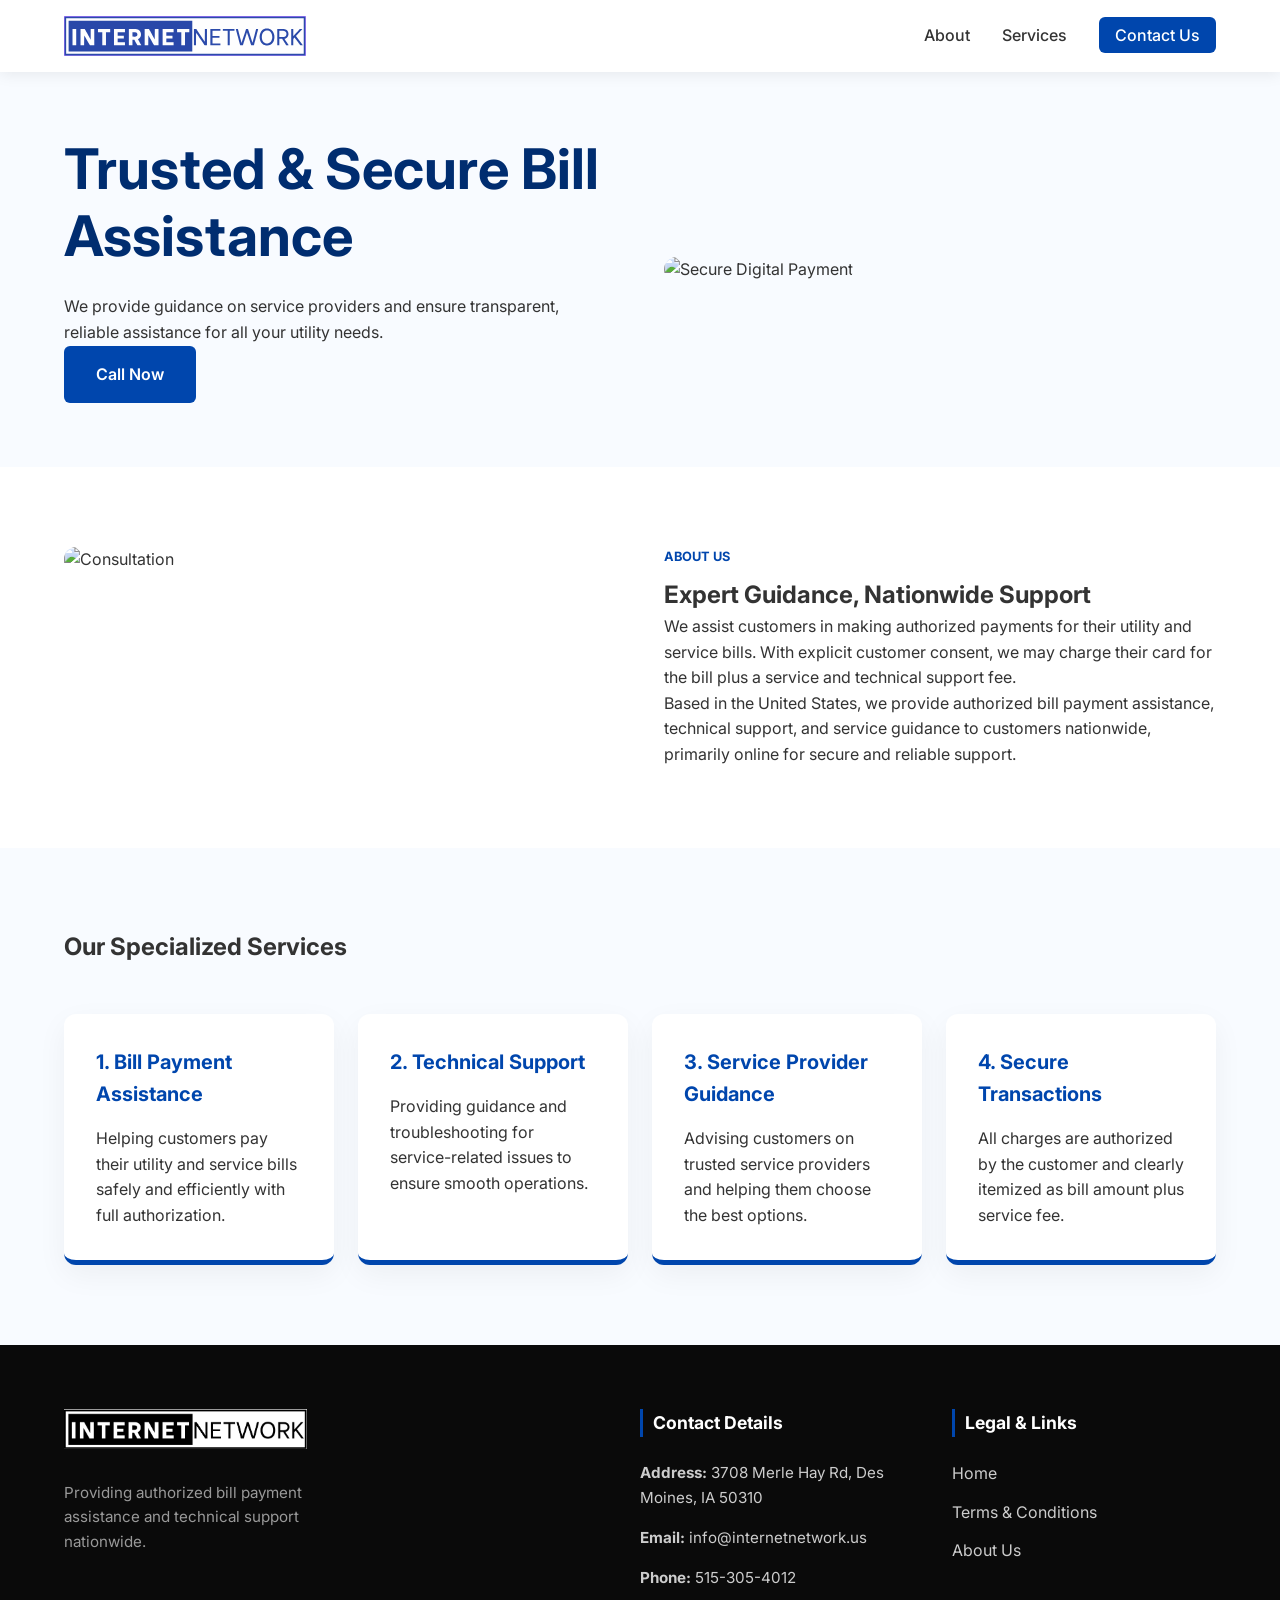
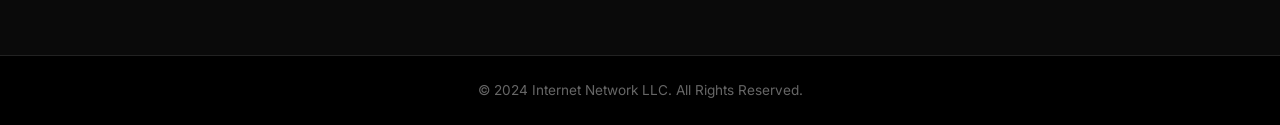
==== index.html @ c0b3b680 "FNF" ====
<!DOCTYPE html>
<html lang="en">
<head>
    <meta charset="UTF-8">
    <meta name="viewport" content="width=device-width, initial-scale=1.0, maximum-scale=1.0, user-scalable=no">
    <title>Internet Network LLC</title>

    <link rel="icon" type="image/svg+xml" href="finalLogo.svg">
    <link rel="mask-icon" href="finalLogo.svg" color="#0046ad">

    <link rel="stylesheet" href="style.css">
    <link href="https://fonts.googleapis.com/css2?family=Inter:wght@300;400;500;600;700&display=swap" rel="stylesheet">
</head>
<body>

    <nav class="navbar">
        <div class="container nav-wrapper">
            <a href="index.html" class="logo">
                <img src="finalLogo.svg" alt="Internet Network Logo">
            </a>
            
            <input type="checkbox" id="nav-toggle" class="nav-toggle">
            <label for="nav-toggle" class="nav-toggle-label">
                <span></span>
            </label>

            <ul class="nav-links">
                <li><a href="#about">About</a></li>
                <li><a href="#services">Services</a></li>
                <li><a href="#contact" class="nav-cta-btn">Contact Us</a></li>
            </ul>
        </div>
    </nav>

    <header class="hero">
        <div class="container hero-grid">
            <div class="hero-text">
                <h1>Trusted & Secure Bill Assistance</h1>
                <p>We provide guidance on service providers and ensure transparent, reliable assistance for all your utility needs.</p>
                <a href="tel:5153054012" class="btn">Call Now</a>
            </div>
            <div class="hero-image">
                <img src="https://images.unsplash.com/photo-1563986768609-322da13575f3?auto=format&fit=crop&q=80&w=800" alt="Secure Digital Payment">
            </div>
        </div>
    </header>

    <section id="about" class="section">
        <div class="container grid">
            <div class="image-box">
                <img src="https://images.unsplash.com/photo-1460925895917-afdab827c52f?auto=format&fit=crop&q=80&w=800" alt="Consultation">
            </div>
            <div class="content-box">
                <span class="subtitle">About Us</span>
                <h2>Expert Guidance, Nationwide Support</h2>
                <p>We assist customers in making authorized payments for their utility and service bills. With explicit customer consent, we may charge their card for the bill plus a service and technical support fee.</p>
                <p>Based in the United States, we provide authorized bill payment assistance, technical support, and service guidance to customers nationwide, primarily online for secure and reliable support.</p>
            </div>
        </div>
    </section>

    <section id="services" class="section bg-light">
        <div class="container">
            <div class="section-title">
                <h2>Our Specialized Services</h2>
            </div>
            <div class="services-grid">
                <div class="service-card">
                    <h3>1. Bill Payment Assistance</h3>
                    <p>Helping customers pay their utility and service bills safely and efficiently with full authorization.</p>
                </div>
                <div class="service-card">
                    <h3>2. Technical Support</h3>
                    <p>Providing guidance and troubleshooting for service-related issues to ensure smooth operations.</p>
                </div>
                <div class="service-card">
                    <h3>3. Service Provider Guidance</h3>
                    <p>Advising customers on trusted service providers and helping them choose the best options.</p>
                </div>
                <div class="service-card">
                    <h3>4. Secure Transactions</h3>
                    <p>All charges are authorized by the customer and clearly itemized as bill amount plus service fee.</p>
                </div>
            </div>
        </div>
    </section>

    <footer id="contact" class="main-footer">
        <div class="container footer-grid">
            <div class="footer-col brand-col">
                <img src="footerLogo.png" alt="Internet Network Logo" class="footer-logo">
                <p class="footer-desc">Providing authorized bill payment assistance and technical support nationwide.</p>
            </div>
            
            <div class="footer-col">
                <h4>Contact Details</h4>
                <ul class="contact-list">
                    <li><strong>Address:</strong> 3708 Merle Hay Rd, Des Moines, IA 50310</li>
                    <li><strong>Email:</strong> <a href="mailto:info@internetnetwork.us">info@internetnetwork.us</a></li>
                    <li><strong>Phone:</strong> <a href="tel:5153054012">515-305-4012</a></li>
                </ul>
            </div>
            
            <div class="footer-col">
                <h4>Legal & Links</h4>
                <ul class="footer-links">
                    <li><a href="index.html">Home</a></li>
                    <li><a href="terms.html">Terms & Conditions</a></li>
                    <li><a href="#about">About Us</a></li>
                </ul>
            </div>
        </div>
        <div class="footer-bottom">
            <div class="container">
                <p>&copy; 2024 Internet Network LLC. All Rights Reserved.</p>
            </div>
        </div>
    </footer>

</body>
</html>
---- style.css ----
/* --- RESET & VARIABLES --- */
:root {
    --brand-blue: #0046ad;
    --dark-blue: #002d70;
    --light-bg: #f8fbff;
    --text-main: #333333;
    --text-muted: #666666;
    --white: #ffffff;
    --transition: all 0.3s ease-in-out;
}

* {
    margin: 0;
    padding: 0;
    box-sizing: border-box;
}

html, body {
    overflow-x: hidden; /* Prevent horizontal scroll */
    width: 100%;
    scroll-behavior: smooth;
}

body {
    font-family: 'Inter', sans-serif;
    color: var(--text-main);
    line-height: 1.6;
    background-color: var(--white);
}

.container {
    width: 90%;
    max-width: 1200px;
    margin: 0 auto;
}

/* --- NAVBAR --- */
.navbar {
    background: var(--white);
    padding: 1rem 0;
    position: sticky;
    top: 0;
    z-index: 2000;
    box-shadow: 0 2px 15px rgba(0,0,0,0.08);
}

.nav-wrapper {
    display: flex;
    justify-content: space-between;
    align-items: center;
}

.logo img {
    height: 40px;
    width: auto;
    display: block;
}

.nav-links {
    display: flex;
    list-style: none;
    align-items: center;
}

.nav-links li a {
    text-decoration: none;
    color: var(--text-main);
    padding: 0.5rem 1rem;
    font-weight: 500;
    transition: var(--transition);
}

.nav-links li a:hover { color: var(--brand-blue); }

.nav-cta-btn {
    background: var(--brand-blue);
    color: white !important;
    border-radius: 6px;
    margin-left: 1rem;
}

/* MOBILE TOGGLE */
.nav-toggle { display: none; }
.nav-toggle-label {
    display: none;
    cursor: pointer;
    padding: 5px;
}

.nav-toggle-label span, .nav-toggle-label span::before, .nav-toggle-label span::after {
    display: block; background: var(--brand-blue); height: 2px; width: 25px; position: relative;
}
.nav-toggle-label span::before { content: ''; position: absolute; top: -8px; width: 25px; height: 2px; background: var(--brand-blue); }
.nav-toggle-label span::after { content: ''; position: absolute; top: 8px; width: 25px; height: 2px; background: var(--brand-blue); }

@media (max-width: 850px) {
    .nav-toggle-label { display: block; }
    .nav-links {
        position: absolute; top: 100%; left: 0; width: 100%; background: var(--white);
        flex-direction: column; max-height: 0; overflow: hidden; transition: max-height 0.3s ease;
        box-shadow: 0 10px 10px rgba(0,0,0,0.05);
    }
    .nav-links li { width: 100%; border-top: 1px solid #f0f0f0; }
    .nav-links li a { display: block; padding: 1.5rem; text-align: center; }
    .nav-cta-btn { margin: 1rem 0; border-radius: 0; }
    .nav-toggle:checked ~ .nav-links { max-height: 400px; }
}

/* --- HERO --- */
.hero { padding: 4rem 0; background: var(--light-bg); }
.hero-grid { display: grid; grid-template-columns: 1fr; gap: 3rem; align-items: center; }
.hero-text h1 { font-size: 2.2rem; color: var(--dark-blue); line-height: 1.2; margin-bottom: 1.5rem; }
.hero-image img { width: 100%; height: auto; border-radius: 15px; }

.btn {
    display: inline-block; padding: 1rem 2rem; background: var(--brand-blue);
    color: white; text-decoration: none; border-radius: 6px; font-weight: 600;
}

/* --- SECTIONS --- */
.section { padding: 5rem 0; }
.bg-light { background: var(--light-bg); }
.grid { display: grid; grid-template-columns: 1fr; gap: 3rem; }
.image-box img { width: 100%; height: auto; border-radius: 12px; }
.subtitle { color: var(--brand-blue); font-weight: 700; text-transform: uppercase; font-size: 0.8rem; display: block; margin-bottom: 0.5rem; }

/* SERVICES CARDS */
.services-grid { 
    display: grid; 
    grid-template-columns: 1fr; 
    gap: 1.5rem; 
    margin-top: 3rem;
}

.service-card {
    background: white; padding: 2rem; border-radius: 12px;
    border-bottom: 5px solid var(--brand-blue); box-shadow: 0 10px 30px rgba(0,0,0,0.05);
}
.service-card h3 { color: var(--brand-blue); margin-bottom: 1rem; font-size: 1.25rem; }

/* --- FOOTER FIX --- */
.main-footer { background: #0a0a0a; color: #ffffff; padding: 4rem 0 0 0; }
.footer-grid { 
    display: grid; 
    grid-template-columns: 1fr; 
    gap: 3rem; 
    padding-bottom: 3rem;
}

.footer-logo { height: 40px; margin-bottom: 1.5rem; }
.footer-desc { color: #999; font-size: 0.95rem; max-width: 300px; }
.footer-col h4 { margin-bottom: 1.5rem; font-size: 1.1rem; border-left: 3px solid var(--brand-blue); padding-left: 10px; }

.contact-list, .footer-links { list-style: none; }
.contact-list li { margin-bottom: 1rem; color: #ccc; font-size: 0.95rem; }
.footer-links li { margin-bottom: 0.8rem; }
.footer-links a, .contact-list a { color: #ccc; text-decoration: none; transition: var(--transition); }
.footer-links a:hover { color: var(--brand-blue); padding-left: 5px; }

.footer-bottom { background: #000; padding: 1.5rem 0; text-align: center; border-top: 1px solid #222; }
.footer-bottom p { color: #666; font-size: 0.85rem; }

/* --- RESPONSIVE BREAKPOINTS --- */
@media (min-width: 768px) {
    .services-grid { grid-template-columns: repeat(2, 1fr); }
    .footer-grid { grid-template-columns: repeat(2, 1fr); }
}

@media (min-width: 1024px) {
    .hero-grid, .grid { grid-template-columns: 1fr 1fr; }
    .hero-text h1 { font-size: 3.5rem; }
    .services-grid { grid-template-columns: repeat(4, 1fr); }
    .footer-grid { grid-template-columns: 2fr 1fr 1fr; }
}




/* --- TERMS PAGE SPECIFIC --- */
.container-small {
    width: 90%;
    max-width: 850px;
    margin: 0 auto;
}

.terms-block {
    margin-bottom: 2.5rem;
}

.terms-block h3 {
    color: var(--brand-blue);
    font-size: 1.4rem;
    margin-bottom: 1rem;
    border-bottom: 1px solid #f0f0f0;
    padding-bottom: 5px;
}

.terms-list {
    margin-left: 1.5rem;
    margin-top: 1rem;
    margin-bottom: 1rem;
}

.terms-list li {
    margin-bottom: 0.8rem;
    color: var(--text-main);
}

.contact-card {
    background: var(--light-bg);
    padding: 2rem;
    border-radius: 10px;
    border: 1px solid #e0e8f5;
}

.btn-outline {
    text-decoration: none;
    color: var(--brand-blue);
    border: 2px solid var(--brand-blue);
    padding: 0.5rem 1.2rem;
    border-radius: 6px;
    font-weight: 600;
    transition: var(--transition);
}

.btn-outline:hover {
    background: var(--brand-blue);
    color: white;
}

/* Ensure images don't overflow on small screens */
img {
    max-width: 100%;
    height: auto;
}
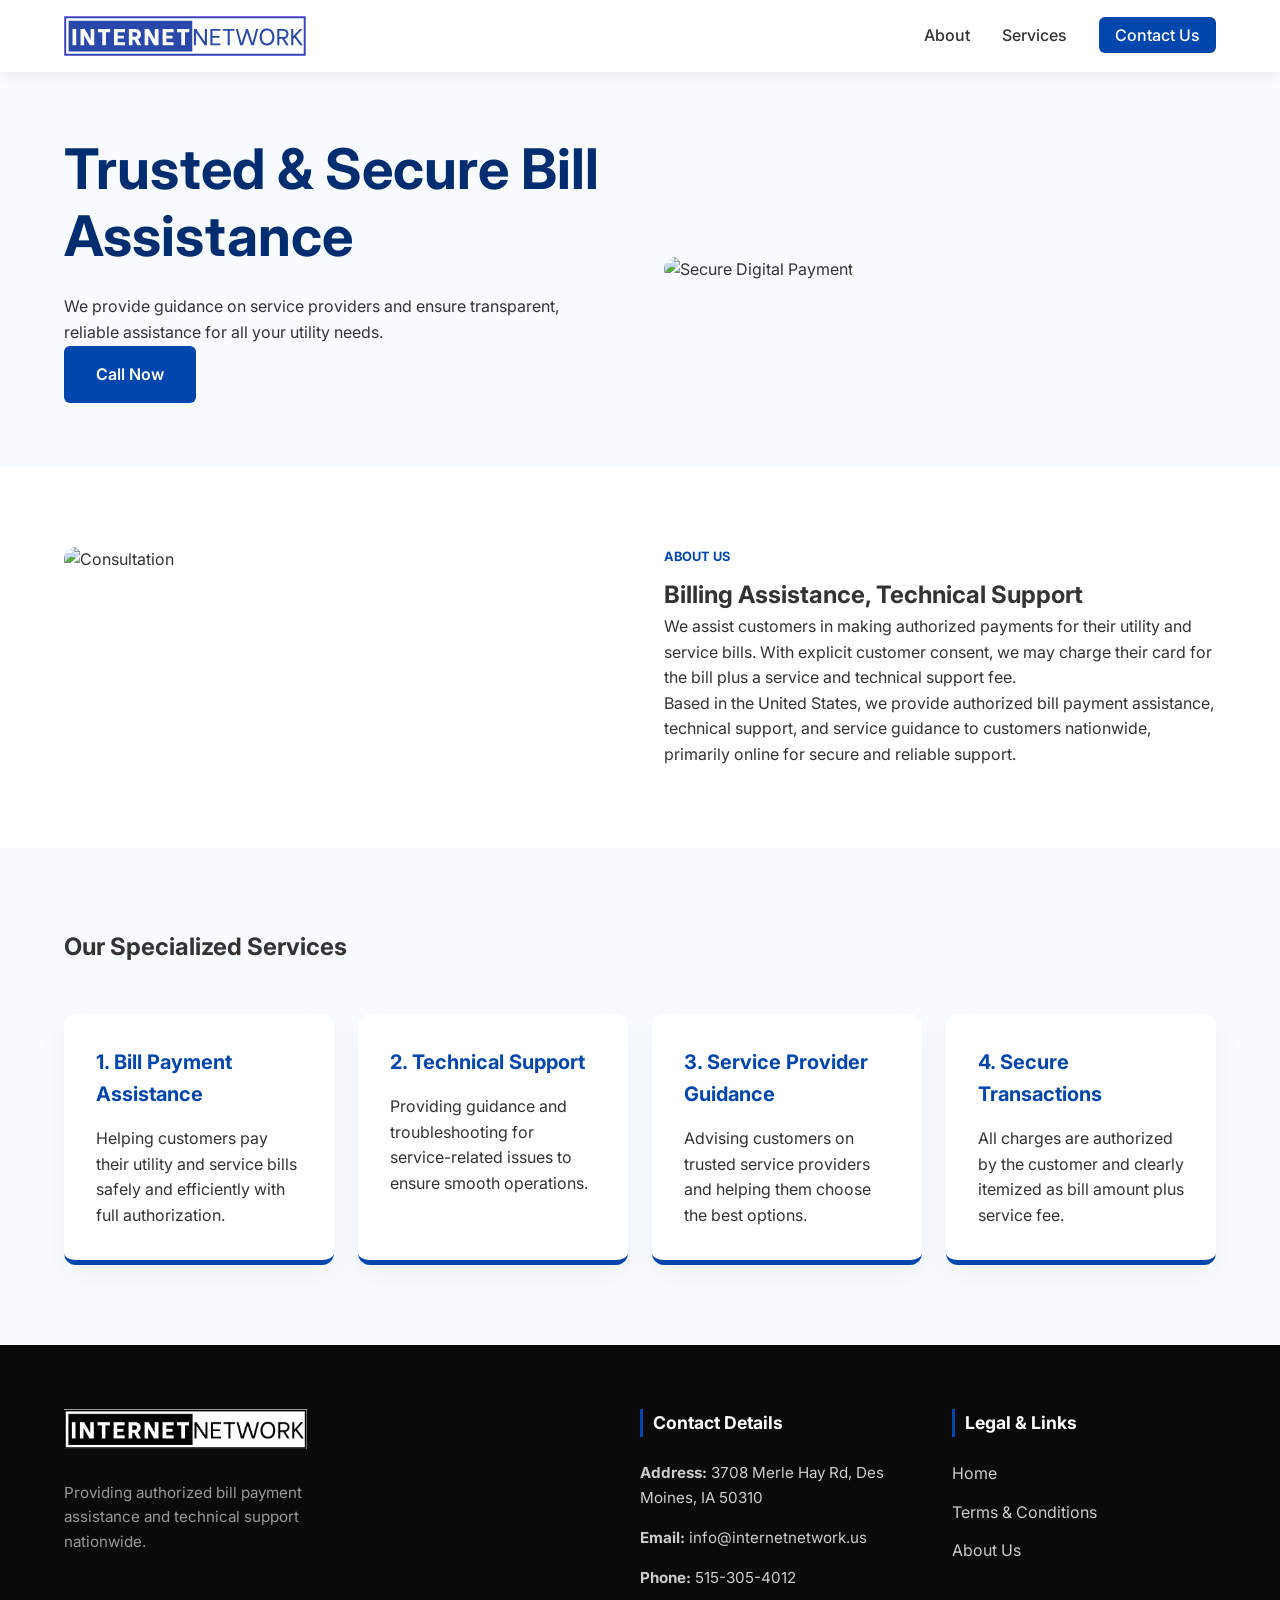
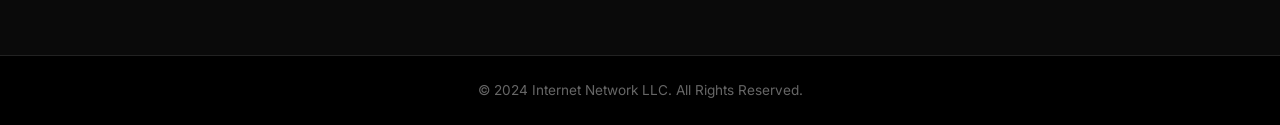
==== commit b152c120: "MVP" ====
--- a/index.html
+++ b/index.html
@@ -52,7 +52,7 @@
             </div>
             <div class="content-box">
                 <span class="subtitle">About Us</span>
-                <h2>Expert Guidance, Nationwide Support</h2>
+                <h2>Billing Assistance, Technical Support</h2>
                 <p>We assist customers in making authorized payments for their utility and service bills. With explicit customer consent, we may charge their card for the bill plus a service and technical support fee.</p>
                 <p>Based in the United States, we provide authorized bill payment assistance, technical support, and service guidance to customers nationwide, primarily online for secure and reliable support.</p>
             </div>
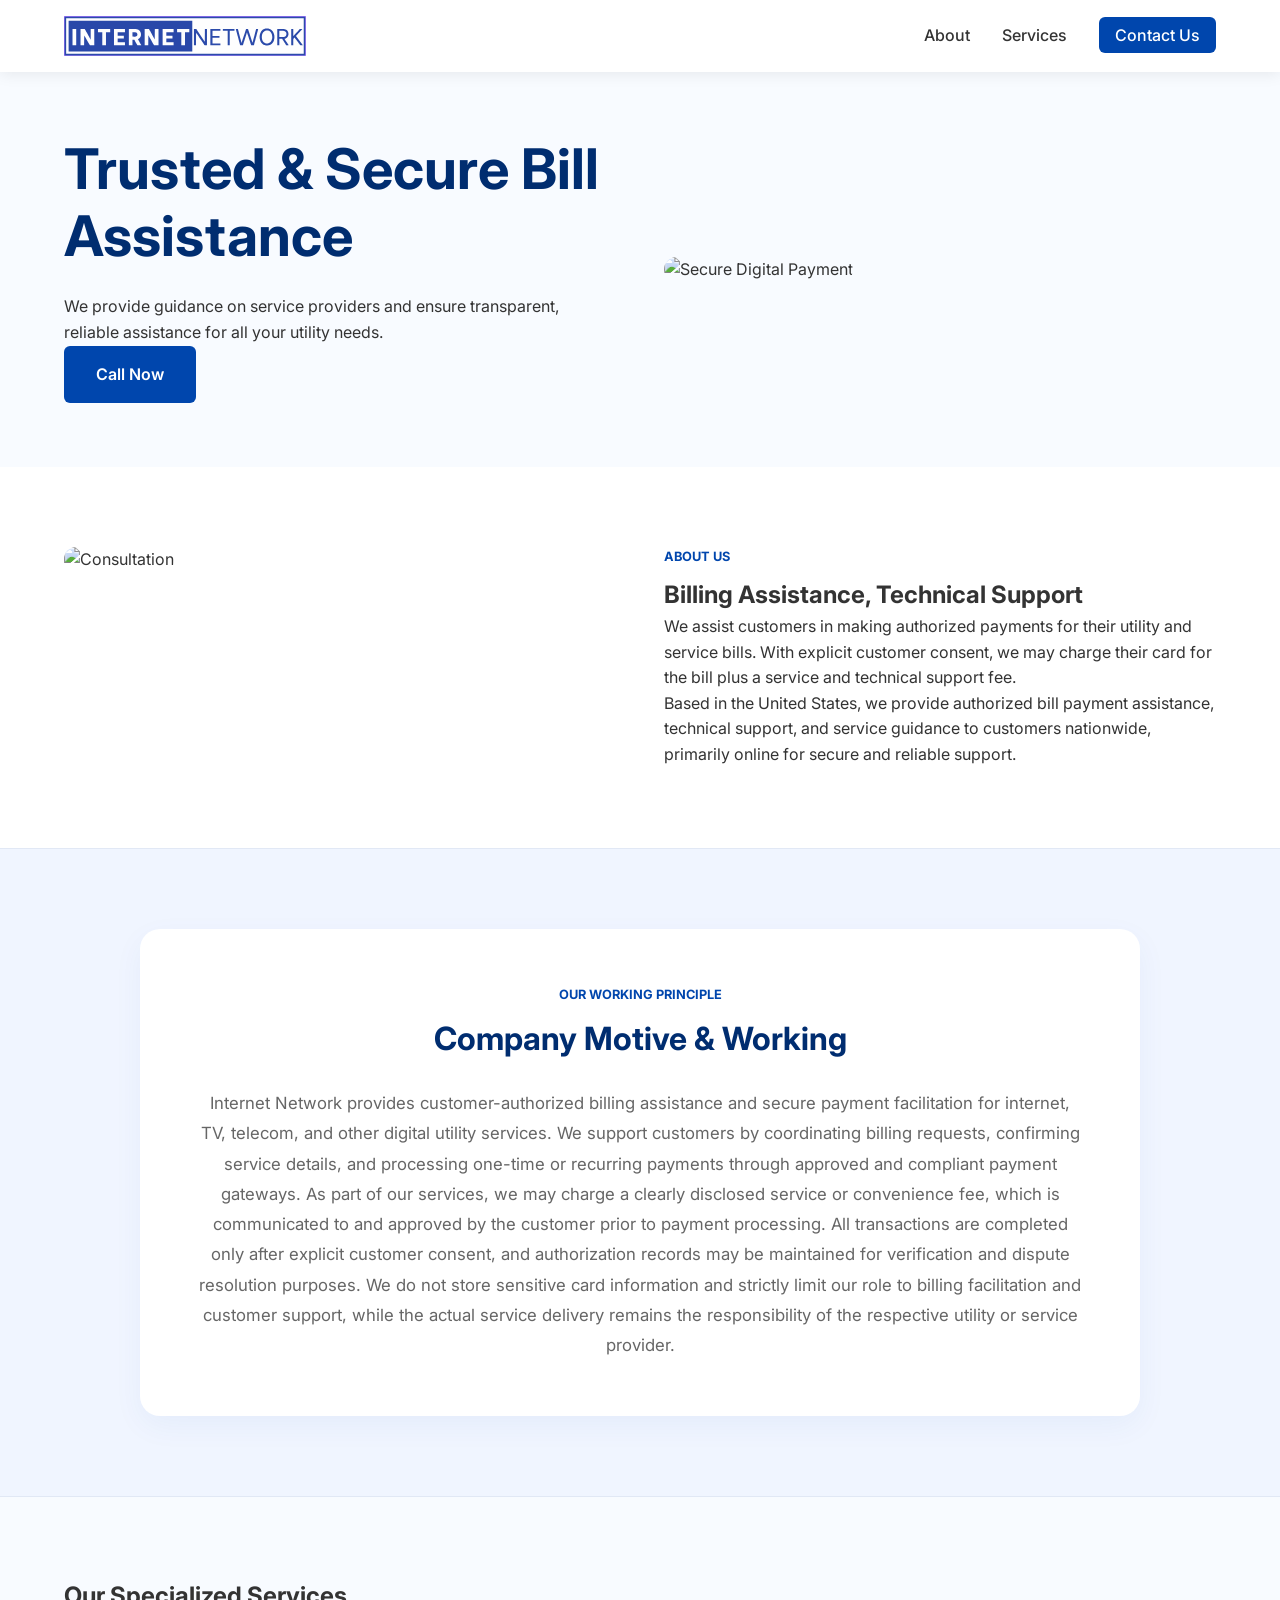
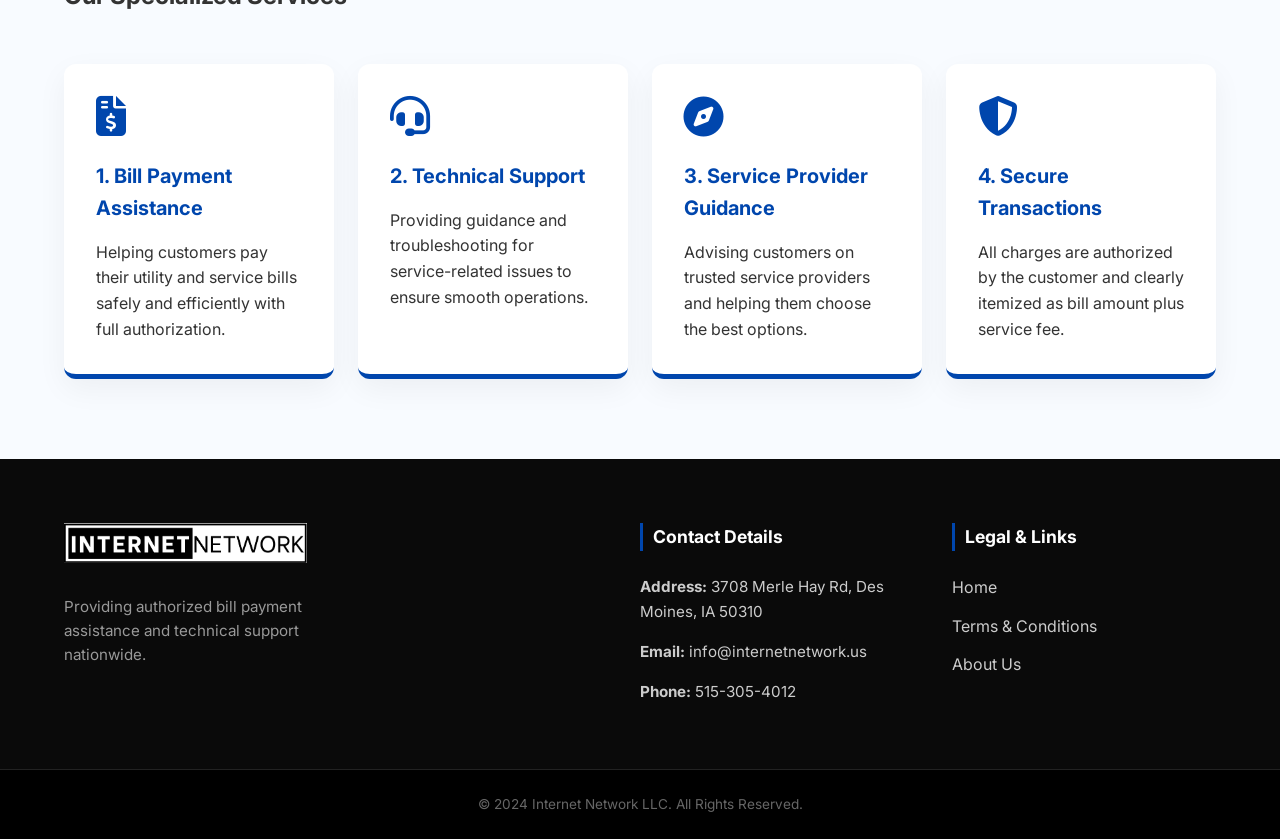
==== commit de2e6e0c: "Second iteration" ====
--- a/index.html
+++ b/index.html
@@ -9,7 +9,9 @@
     <link rel="mask-icon" href="finalLogo.svg" color="#0046ad">
 
     <link rel="stylesheet" href="style.css">
+    <link rel="stylesheet" href="https://cdnjs.cloudflare.com/ajax/libs/font-awesome/6.4.2/css/all.min.css">
     <link href="https://fonts.googleapis.com/css2?family=Inter:wght@300;400;500;600;700&display=swap" rel="stylesheet">
+
 </head>
 <body>
 
@@ -59,6 +61,16 @@
         </div>
     </section>
 
+    <section class="motive-bg">
+        <div class="container section">
+            <div class="motive-box">
+                <span class="subtitle">Our Working Principle</span>
+                <h2>Company Motive & Working</h2>
+                <p>Internet Network provides customer-authorized billing assistance and secure payment facilitation for internet, TV, telecom, and other digital utility services. We support customers by coordinating billing requests, confirming service details, and processing one-time or recurring payments through approved and compliant payment gateways. As part of our services, we may charge a clearly disclosed service or convenience fee, which is communicated to and approved by the customer prior to payment processing. All transactions are completed only after explicit customer consent, and authorization records may be maintained for verification and dispute resolution purposes. We do not store sensitive card information and strictly limit our role to billing facilitation and customer support, while the actual service delivery remains the responsibility of the respective utility or service provider.</p>
+            </div>
+        </div>
+    </section>
+
     <section id="services" class="section bg-light">
         <div class="container">
             <div class="section-title">
@@ -66,18 +78,22 @@
             </div>
             <div class="services-grid">
                 <div class="service-card">
+                    <i class="fa-solid fa-file-invoice-dollar service-icon"></i>
                     <h3>1. Bill Payment Assistance</h3>
                     <p>Helping customers pay their utility and service bills safely and efficiently with full authorization.</p>
                 </div>
                 <div class="service-card">
+                    <i class="fa-solid fa-headset service-icon"></i>
                     <h3>2. Technical Support</h3>
                     <p>Providing guidance and troubleshooting for service-related issues to ensure smooth operations.</p>
                 </div>
                 <div class="service-card">
+                    <i class="fa-solid fa-compass service-icon"></i>
                     <h3>3. Service Provider Guidance</h3>
                     <p>Advising customers on trusted service providers and helping them choose the best options.</p>
                 </div>
                 <div class="service-card">
+                    <i class="fa-solid fa-shield-halved service-icon"></i>
                     <h3>4. Secure Transactions</h3>
                     <p>All charges are authorized by the customer and clearly itemized as bill amount plus service fee.</p>
                 </div>
--- a/style.css
+++ b/style.css
@@ -232,4 +232,56 @@
 img {
     max-width: 100%;
     height: auto;
+}
+
+
+
+/* Service Icon Styling */
+.service-icon {
+    font-size: 2.5rem;
+    color: var(--brand-blue);
+    margin-bottom: 1.5rem;
+    display: block;
+}
+
+/* Full-Width Background Wrapper */
+.motive-bg {
+    background-color: #f0f5ff; /* Soft Brand Blue Tint */
+    width: 100%;
+    border-top: 1px solid #e1e8f5;
+    border-bottom: 1px solid #e1e8f5;
+}
+
+/* Inner Motive Box */
+.motive-box {
+    max-width: 1000px;
+    margin: 0 auto;
+    text-align: center;
+    background: var(--white);
+    padding: 3.5rem;
+    border-radius: 20px;
+    box-shadow: 0 10px 30px rgba(0, 70, 173, 0.05); /* Very subtle blue shadow */
+}
+
+.motive-box h2 {
+    color: var(--dark-blue);
+    margin-bottom: 1.5rem;
+    font-size: 2rem;
+}
+
+.motive-box p {
+    font-size: 1.05rem;
+    color: var(--text-muted);
+    line-height: 1.8;
+    text-align: center; /* Changed to center for a more modern look */
+}
+
+@media (max-width: 768px) {
+    .motive-box {
+        padding: 2rem 1.5rem;
+        margin: 0 10px;
+    }
+    .motive-box h2 {
+        font-size: 1.5rem;
+    }
 }
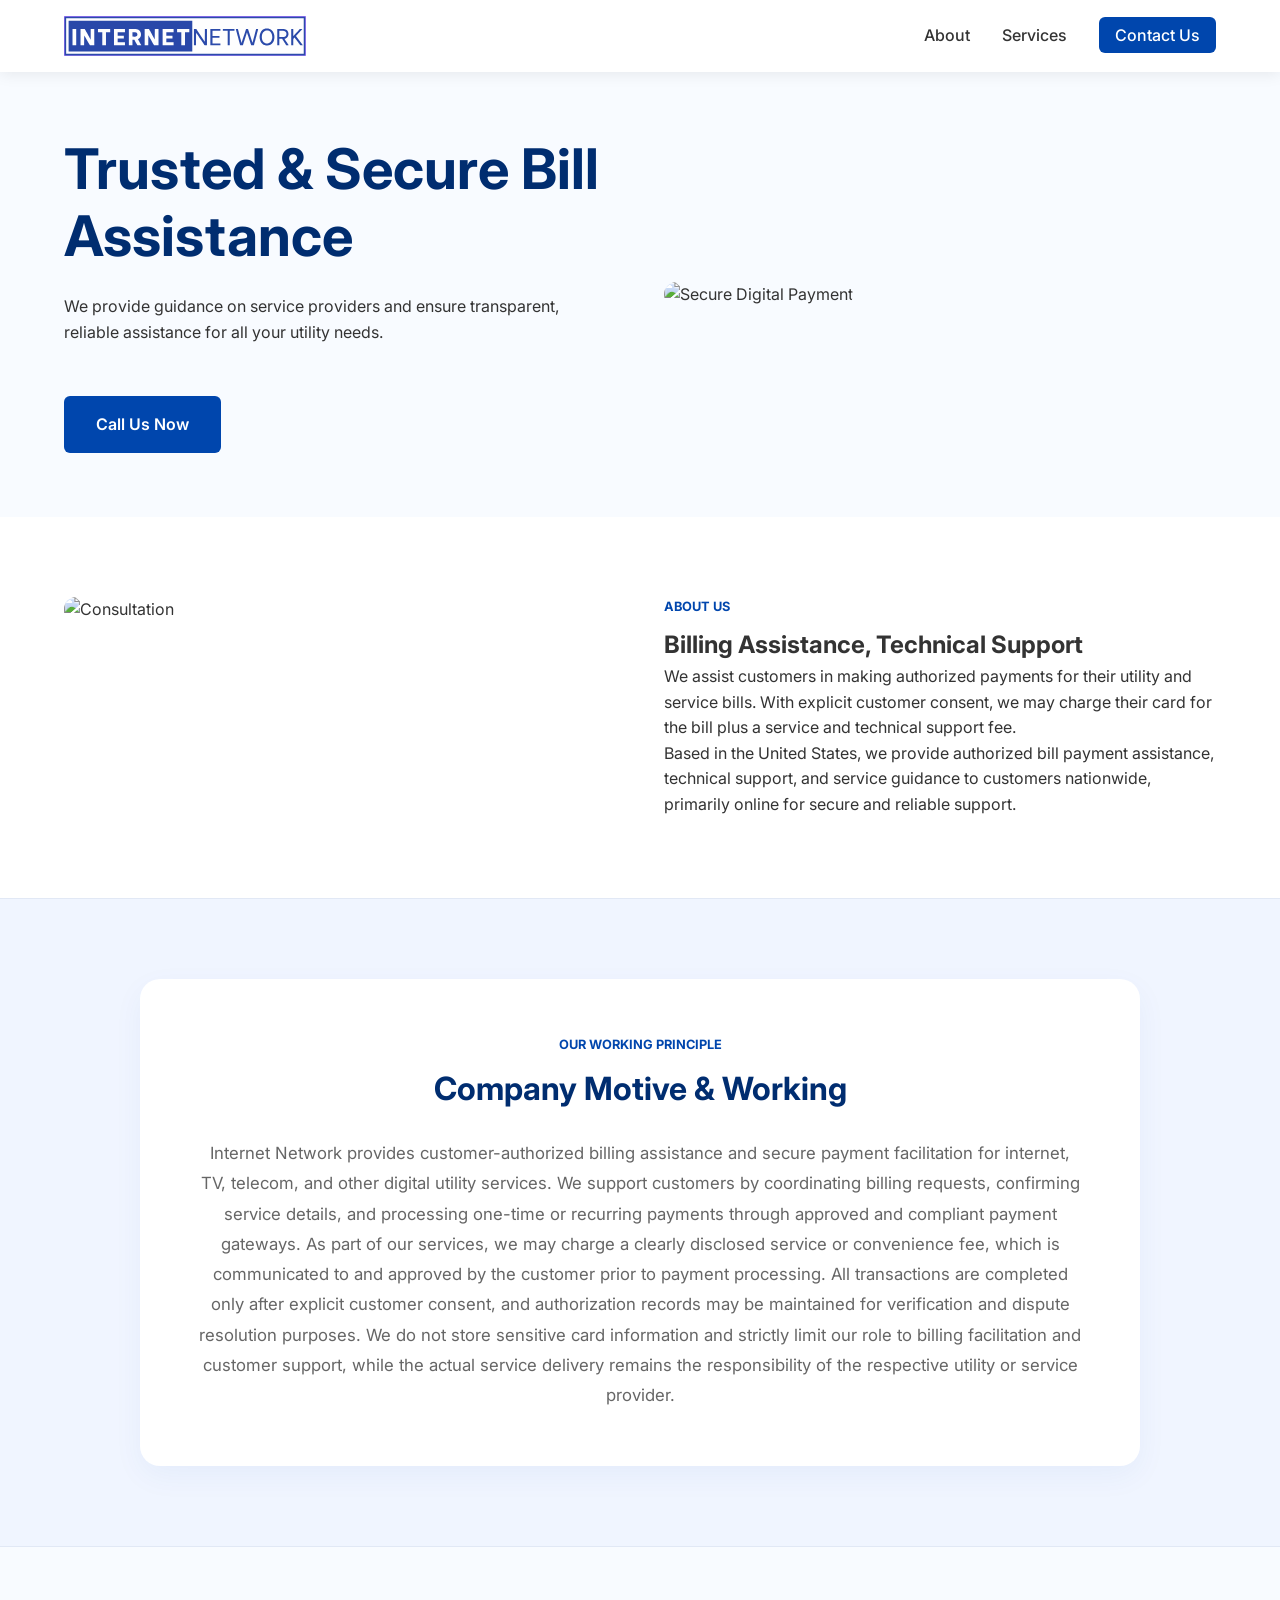
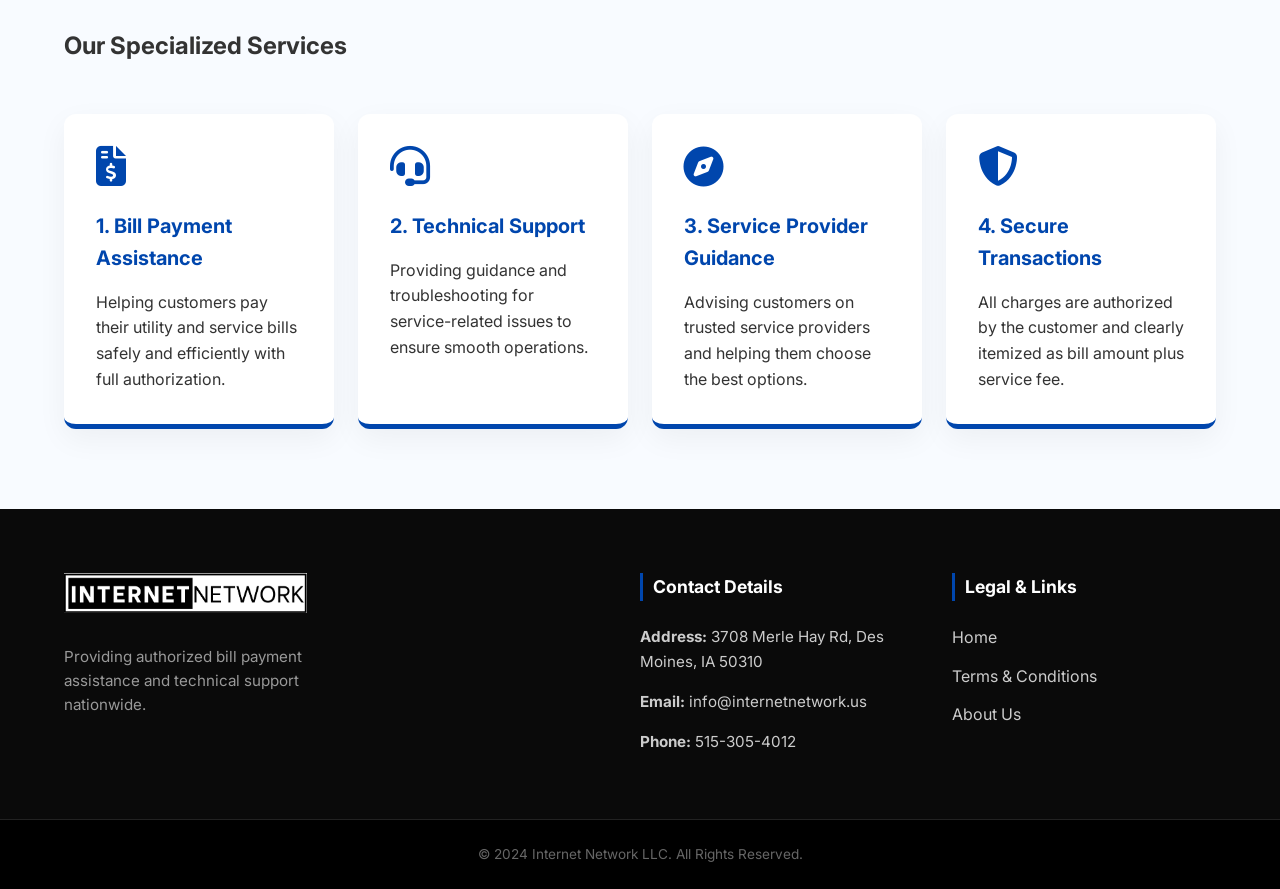
==== commit 652ed6d5: "Button Fix" ====
--- a/index.html
+++ b/index.html
@@ -39,7 +39,7 @@
             <div class="hero-text">
                 <h1>Trusted & Secure Bill Assistance</h1>
                 <p>We provide guidance on service providers and ensure transparent, reliable assistance for all your utility needs.</p>
-                <a href="tel:5153054012" class="btn">Call Now</a>
+                <a href="tel:5153054012" class="btn" style="margin-top: 50px;">Call Us Now</a>
             </div>
             <div class="hero-image">
                 <img src="https://images.unsplash.com/photo-1563986768609-322da13575f3?auto=format&fit=crop&q=80&w=800" alt="Secure Digital Payment">
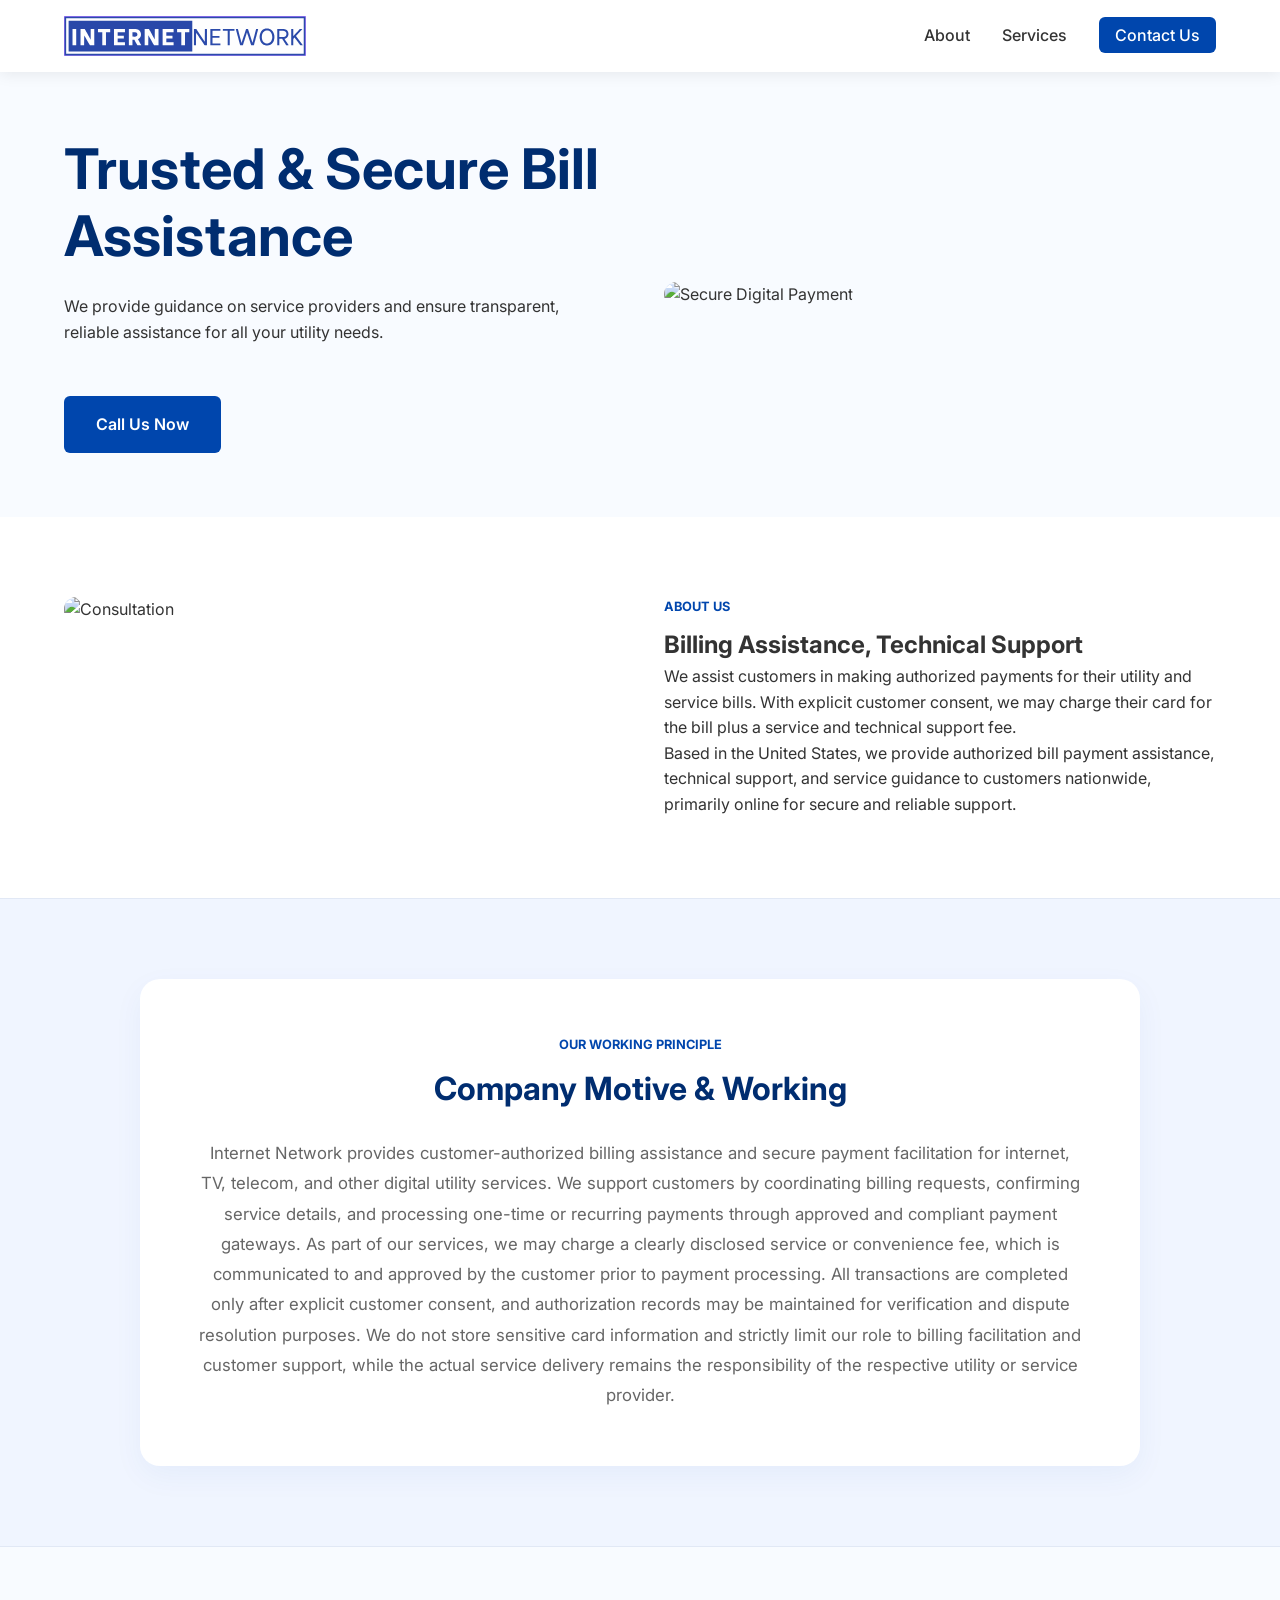
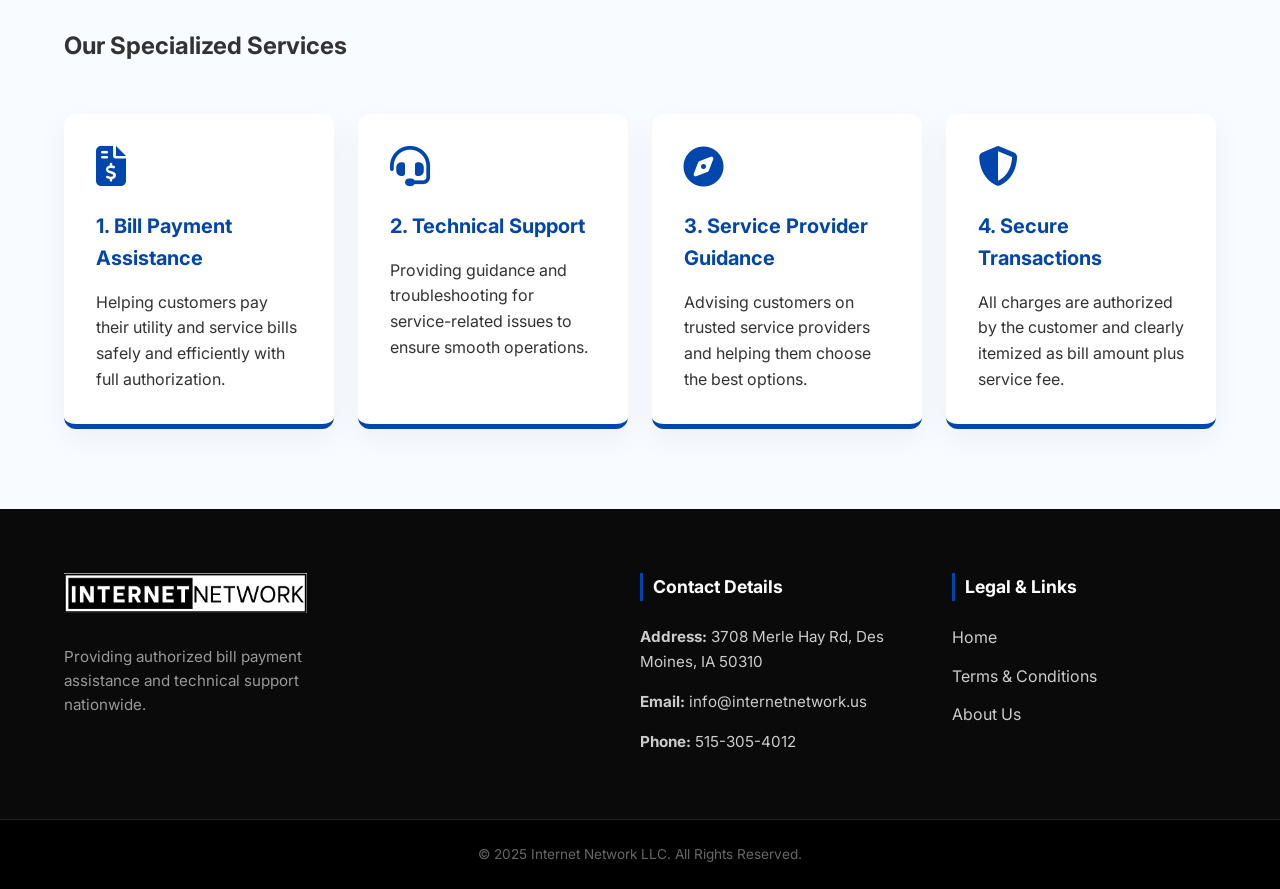
==== commit 5181c743: "copyright fixed" ====
--- a/index.html
+++ b/index.html
@@ -128,7 +128,7 @@
         </div>
         <div class="footer-bottom">
             <div class="container">
-                <p>&copy; 2024 Internet Network LLC. All Rights Reserved.</p>
+                <p>&copy; 2025 Internet Network LLC. All Rights Reserved.</p>
             </div>
         </div>
     </footer>
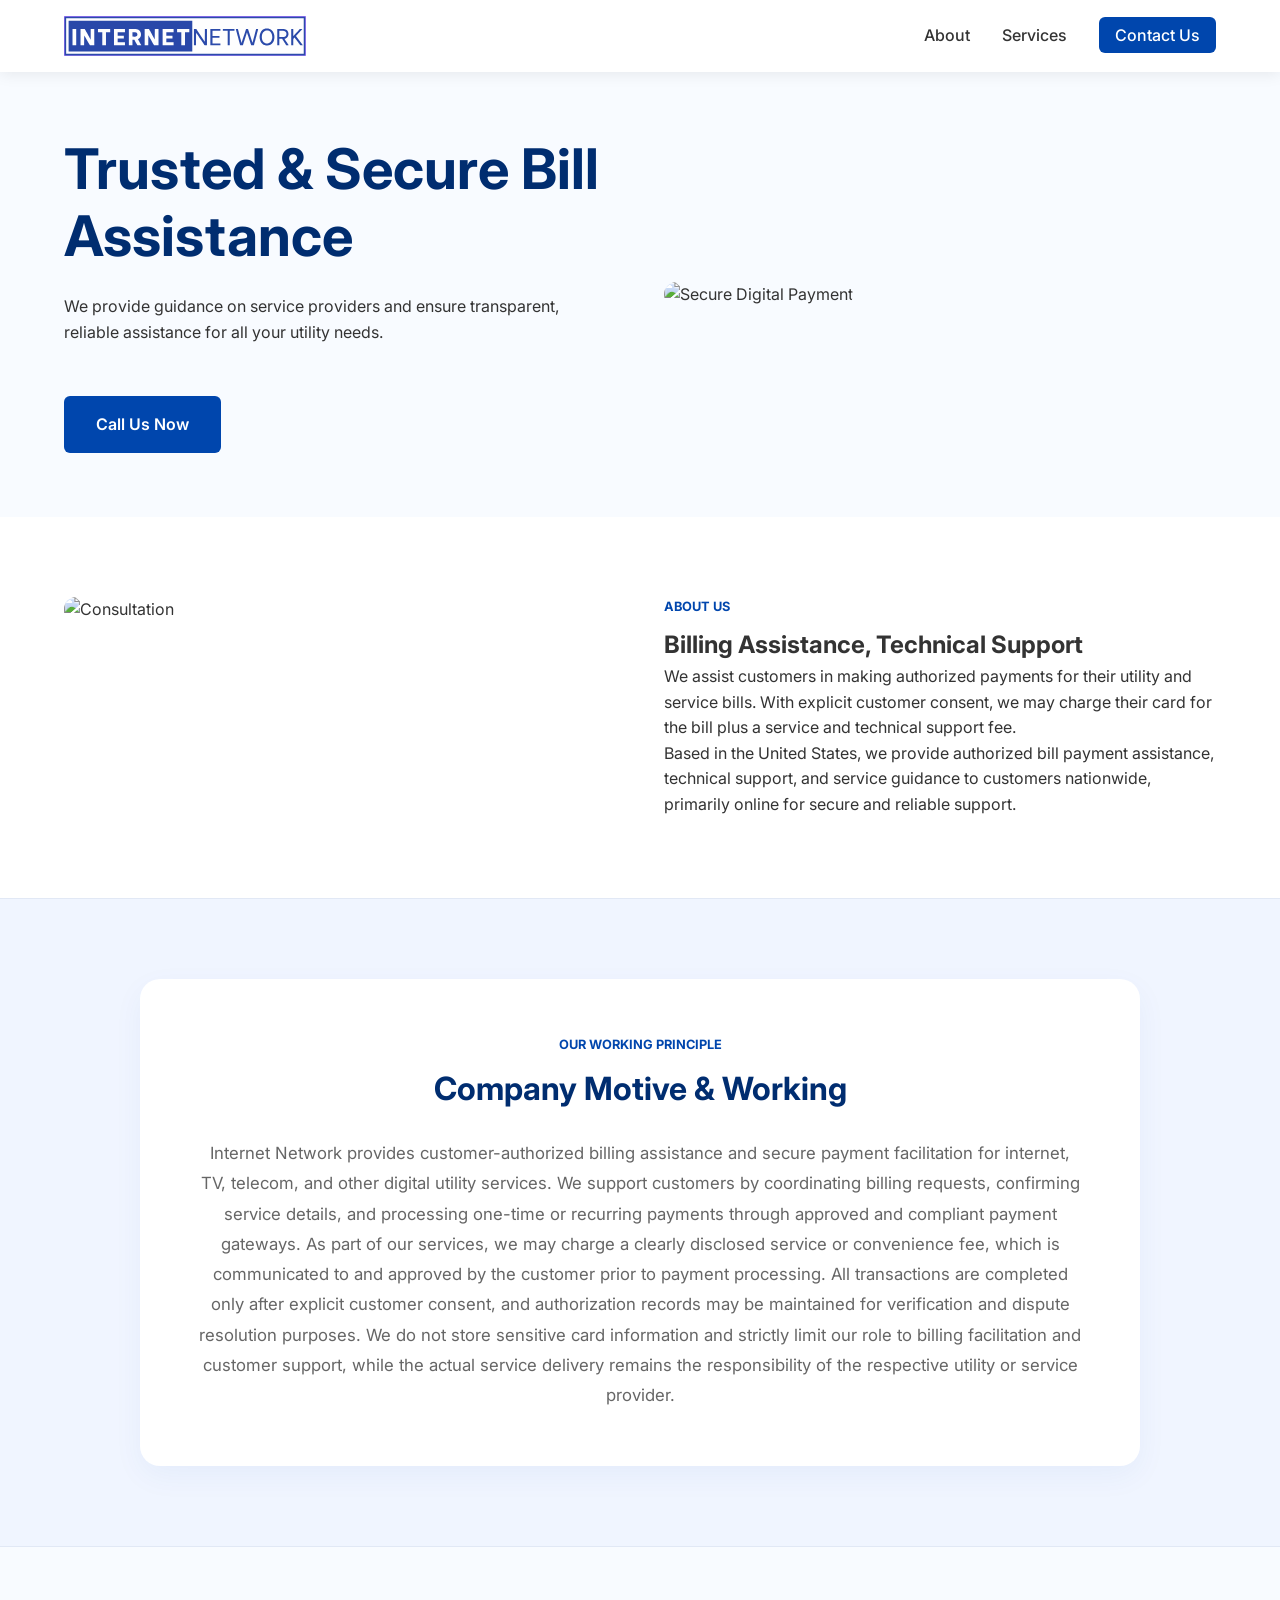
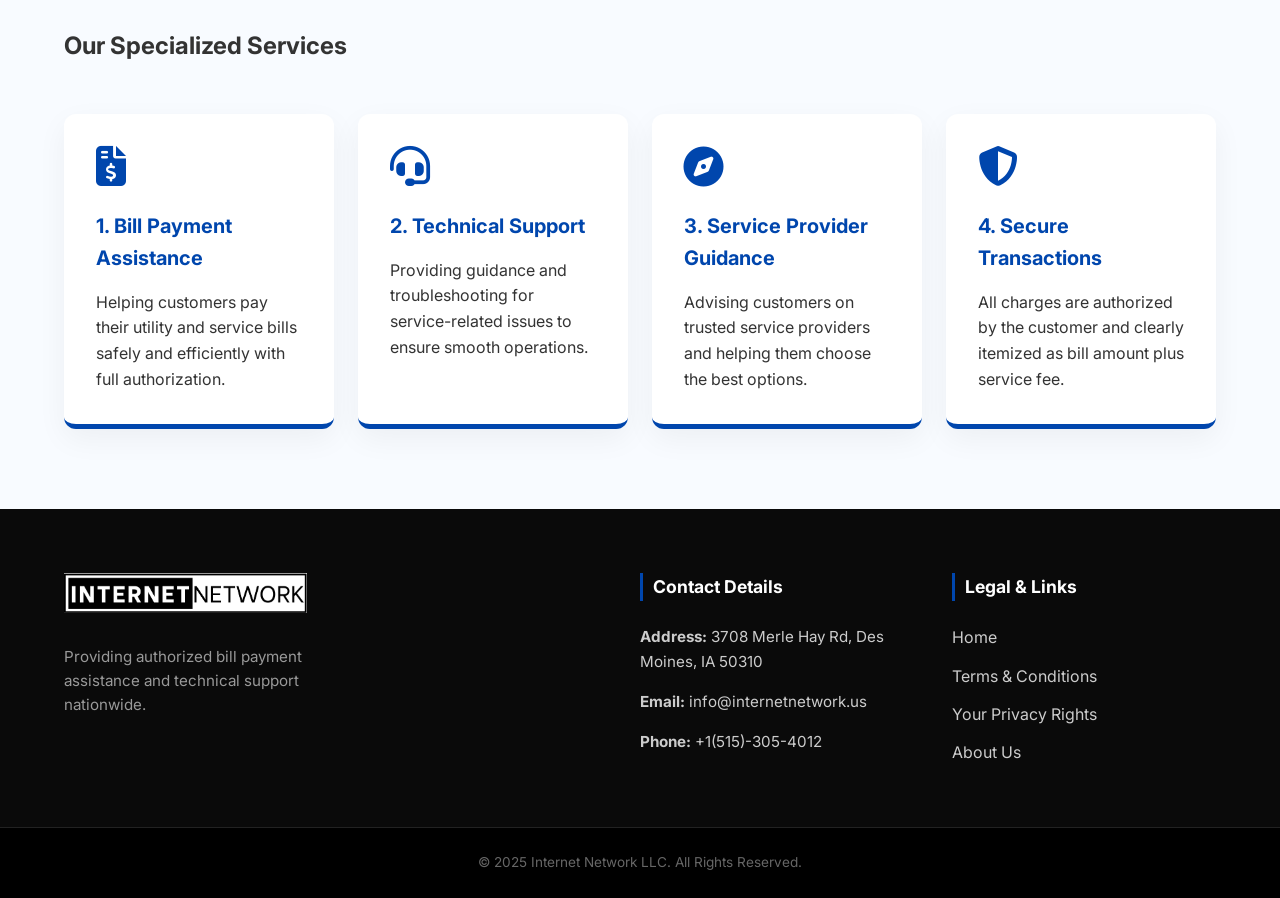
==== commit bfb9cc35: "new page for privacy policy" ====
--- a/index.html
+++ b/index.html
@@ -39,7 +39,7 @@
             <div class="hero-text">
                 <h1>Trusted & Secure Bill Assistance</h1>
                 <p>We provide guidance on service providers and ensure transparent, reliable assistance for all your utility needs.</p>
-                <a href="tel:5153054012" class="btn" style="margin-top: 50px;">Call Us Now</a>
+                <a href="tel:5153054012" class="btn" style="margin-top:50px ;">Call Us Now</a>
             </div>
             <div class="hero-image">
                 <img src="https://images.unsplash.com/photo-1563986768609-322da13575f3?auto=format&fit=crop&q=80&w=800" alt="Secure Digital Payment">
@@ -113,7 +113,7 @@
                 <ul class="contact-list">
                     <li><strong>Address:</strong> 3708 Merle Hay Rd, Des Moines, IA 50310</li>
                     <li><strong>Email:</strong> <a href="mailto:info@internetnetwork.us">info@internetnetwork.us</a></li>
-                    <li><strong>Phone:</strong> <a href="tel:5153054012">515-305-4012</a></li>
+                    <li><strong>Phone:</strong> <a href="tel:5153054012">+1(515)-305-4012</a></li>
                 </ul>
             </div>
             
@@ -122,6 +122,7 @@
                 <ul class="footer-links">
                     <li><a href="index.html">Home</a></li>
                     <li><a href="terms.html">Terms & Conditions</a></li>
+                    <li><a href="policy.html">Your Privacy Rights</a></li>
                     <li><a href="#about">About Us</a></li>
                 </ul>
             </div>
